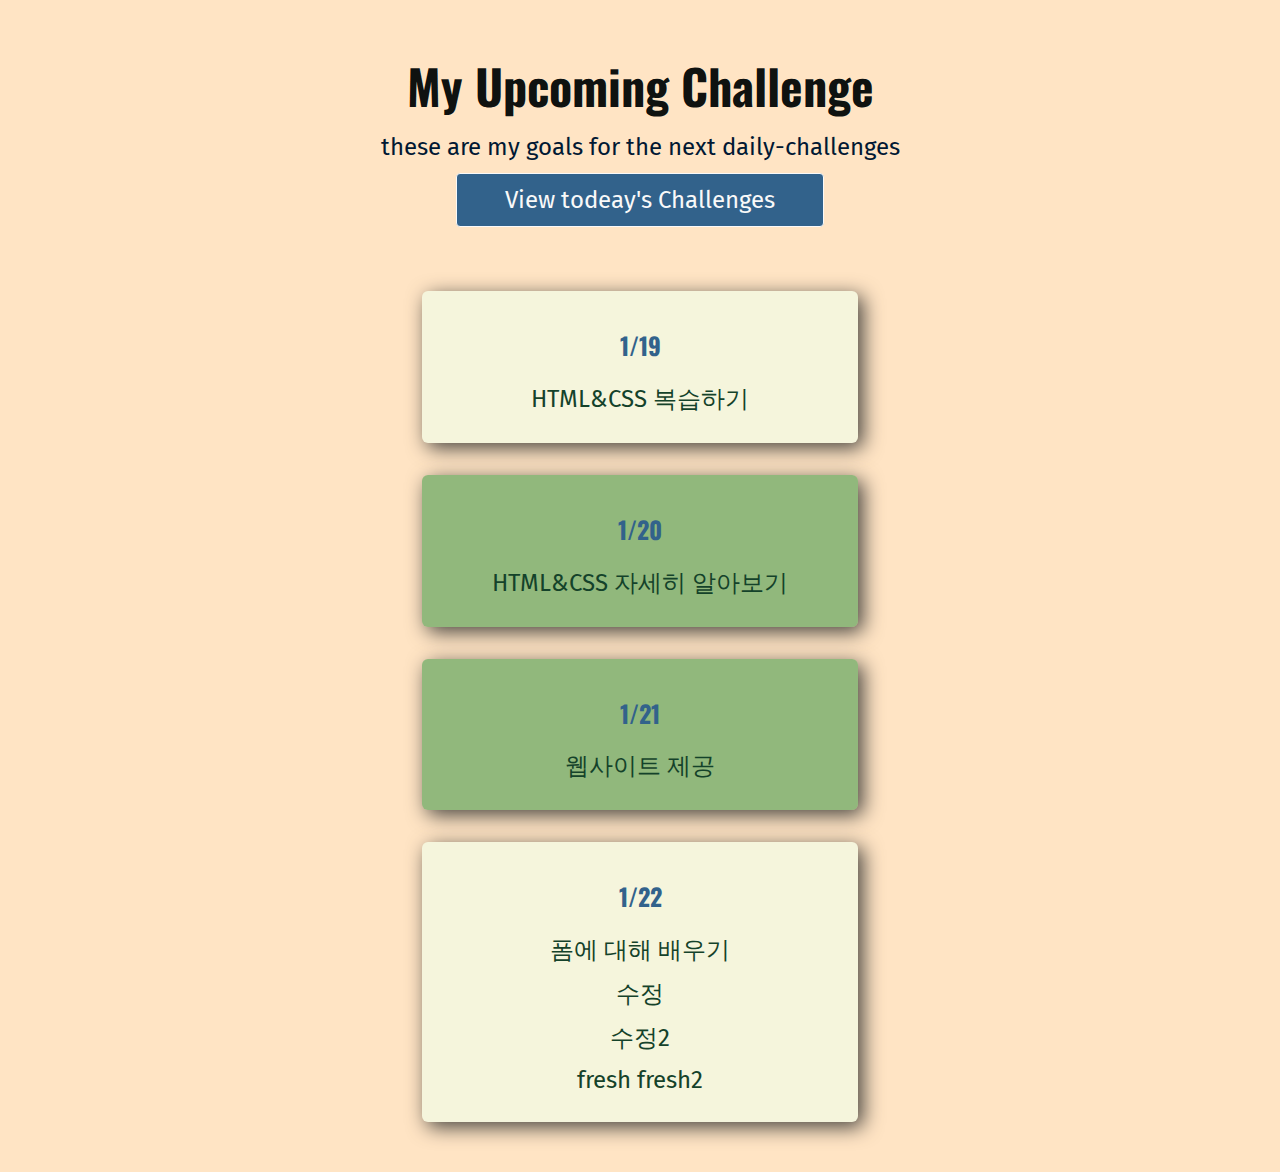
==== full-week.html @ 30aea727 "Merge branch 'main' of https://github.com/juyang2222/webgit into fresh" ====
<!DOCTYPE html>
<html lang="en">
  <head>
    <link href="styles/shared.css" rel="stylesheet" />
    <link href="styles/full-week.css" rel="stylesheet" />
    <meta charset="UTF-8" />
    <link rel="preconnect" href="https://fonts.googleapis.com" />
    <link rel="preconnect" href="https://fonts.gstatic.com" crossorigin />
    <link
      href="https://fonts.googleapis.com/css2?family=Fira+Sans:ital,wght@0,100;0,200;0,300;0,400;0,500;0,600;0,700;0,800;0,900;1,100;1,200;1,300;1,400;1,500;1,600;1,700;1,800;1,900&display=swap"
      rel="stylesheet"
    />

    <link rel="preconnect" href="https://fonts.googleapis.com" />
    <link rel="preconnect" href="https://fonts.gstatic.com" crossorigin />
    <link
      href="https://fonts.googleapis.com/css2?family=Fira+Sans:ital,wght@0,100;0,200;0,300;0,400;0,500;0,600;0,700;0,800;0,900;1,100;1,200;1,300;1,400;1,500;1,600;1,700;1,800;1,900&family=Oswald:wght@200..700&display=swap"
      rel="stylesheet"
    />
    <link rel="icon" href="images/favicon.ico" type="image/x-icon" />
    <title>full-week</title>
  </head>
  <body>
    <header>
      <h1>My Upcoming Challenge</h1>
      <p id="description">these are my goals for the next daily-challenges</p>
      <a href="index.html">View todeay's Challenges</a>
    </header>

    <main>
      <ol>
        <li>
          <h2>1/19</h2>
          <p>HTML&CSS 복습하기</p>
        </li>

        <li class="highlight-goal">
          <h2>1/20</h2>
          <p>HTML&CSS 자세히 알아보기</p>
        </li>

        <li class="highlight-goal">
          <h2>1/21</h2>
          <p>웹사이트 제공</p>
        </li>
        <li>
          <h2>1/22</h2>
          <p>폼에 대해 배우기 </p>
          <p>수정</p>
          <p>수정2</p>
          <p>fresh fresh2</p>
        </li>
      </ol>
    </main>
  </body>
</html>
---- styles/shared.css ----
body{
    background-color: bisque;
    text-align: center;
    color: rgb(1, 24, 51);
    margin: 50px;
}



h1{
    font-family: 'Oswald',sans-serif;

}

p{
    font-family: 'Fira sans',sans-serif;
    font-size: 24px;
}

a{
    font-family: 'Fira sans', sans-serif;
    text-decoration: none;
    color: rgb(1, 1, 1);
}

a:hover{
    text-decoration: underline;
    font-size: 30px;
}
---- styles/full-week.css ----
header {
  margin-bottom: 64px;
}

h1 {
  font-size: 48px;
  color: rgba(0, 4, 4, 0.949);
  margin: 0;
}

#description {
  margin: 12px;
}

header > p {
  margin-bottom: 30px;
}

a {
  padding: 12px 48px;
  background-color: rgb(50, 98, 139);
  color: rgb(249, 249, 249);
  border: 1px solid;
  border-radius: 4px;
  font-size: 24px;
  display: inline-block;
  margin: 0;
}

a:hover {
  text-decoration: none;
  background-color: rgb(59, 162, 85);
}
ol {
  list-style-type: none;
  width: 500px;
  margin: 36px auto 0 auto;
  padding: 0%;
}

li {
  padding: 16px;
  margin: 32px;
  background-color: beige;
  border-radius: 6px;
  box-shadow: 5px 5px 20px rgb(70, 67, 62);
}

h2 {
  color: rgb(50, 98, 139);
  font-family: "Oswald", sans-serif;
}

main p {
  margin: 12px;
  color: rgb(20, 66, 42);
}

.highlight-goal {
  background-color: rgba(26, 135, 46, 0.477);
}
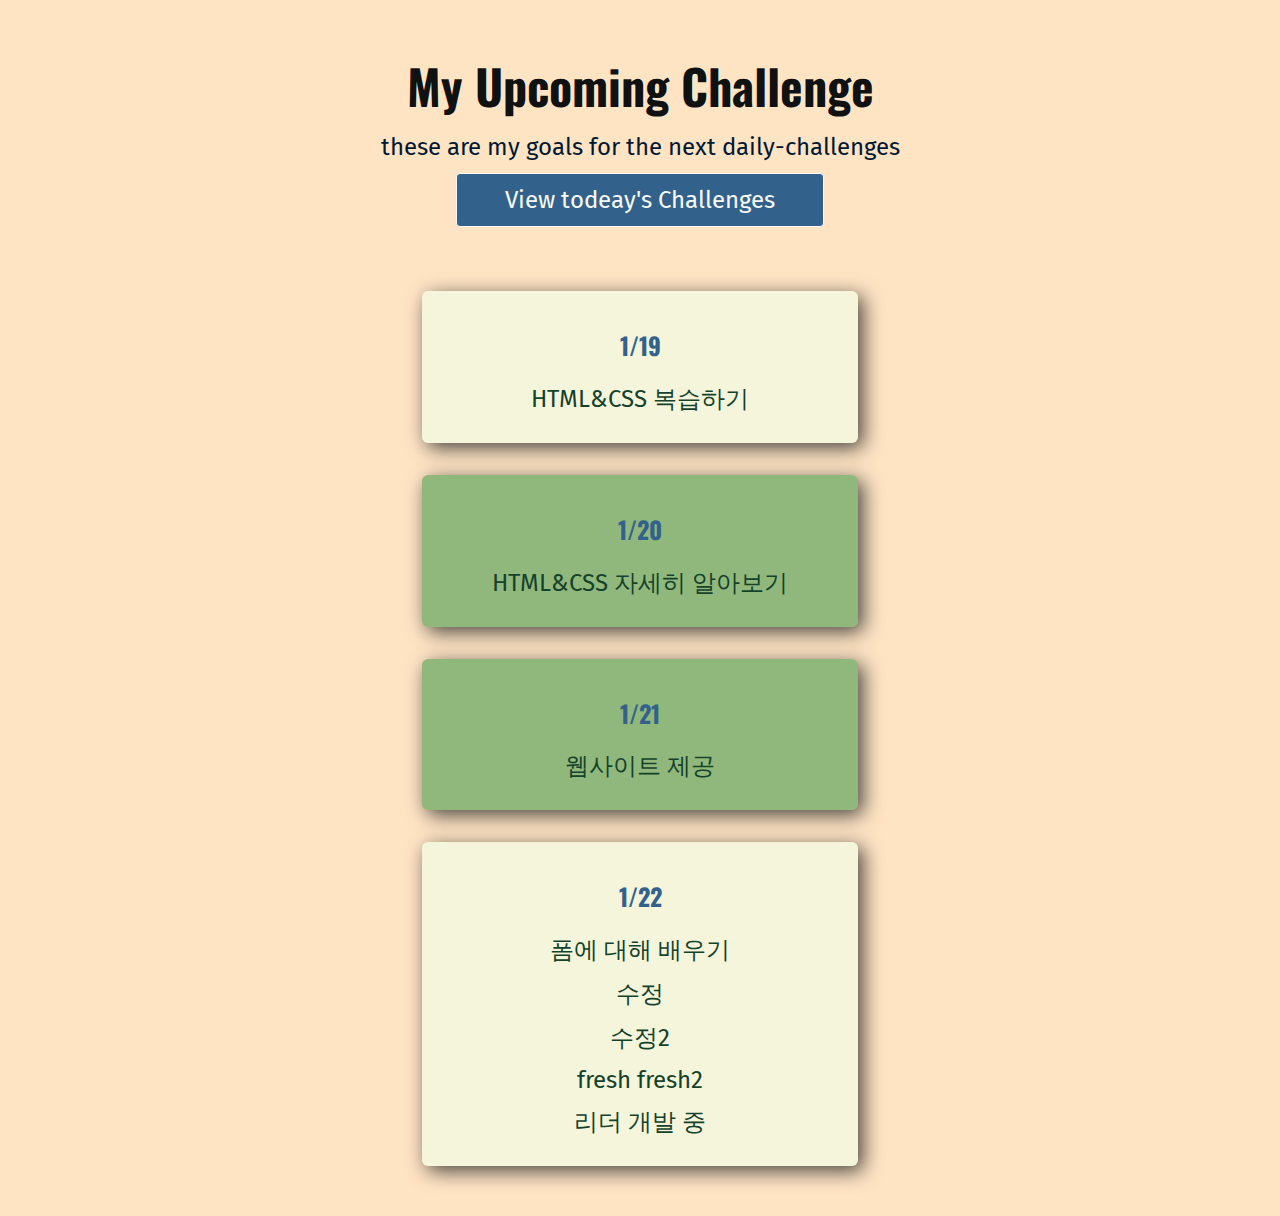
==== commit a0a096db: "충돌해결2" ====
--- a/full-week.html
+++ b/full-week.html
@@ -45,10 +45,11 @@
         </li>
         <li>
           <h2>1/22</h2>
-          <p>폼에 대해 배우기 </p>
+          <p>폼에 대해 배우기</p>
           <p>수정</p>
           <p>수정2</p>
           <p>fresh fresh2</p>
+          <p>리더 개발 중</p>
         </li>
       </ol>
     </main>
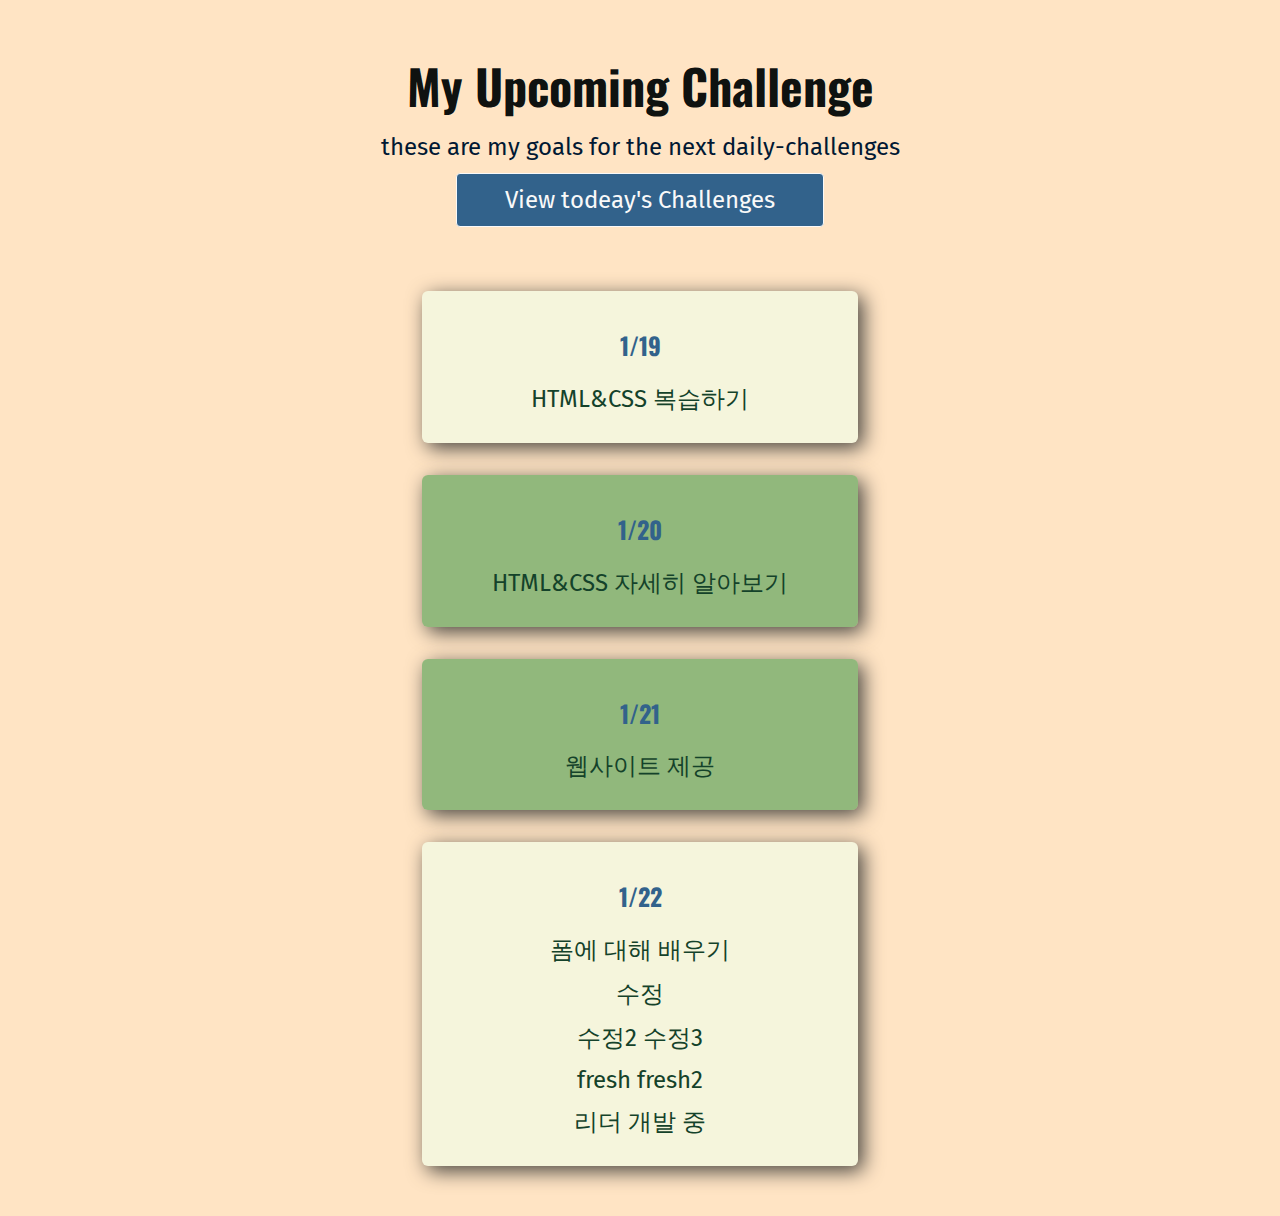
==== commit 7cb3c354: "리더개발중" ====
--- a/full-week.html
+++ b/full-week.html
@@ -45,9 +45,9 @@
         </li>
         <li>
           <h2>1/22</h2>
-          <p>폼에 대해 배우기</p>
+          <p>폼에 대해 배우기 </p>
           <p>수정</p>
-          <p>수정2</p>
+          <p>수정2 수정3</p>
           <p>fresh fresh2</p>
           <p>리더 개발 중</p>
         </li>
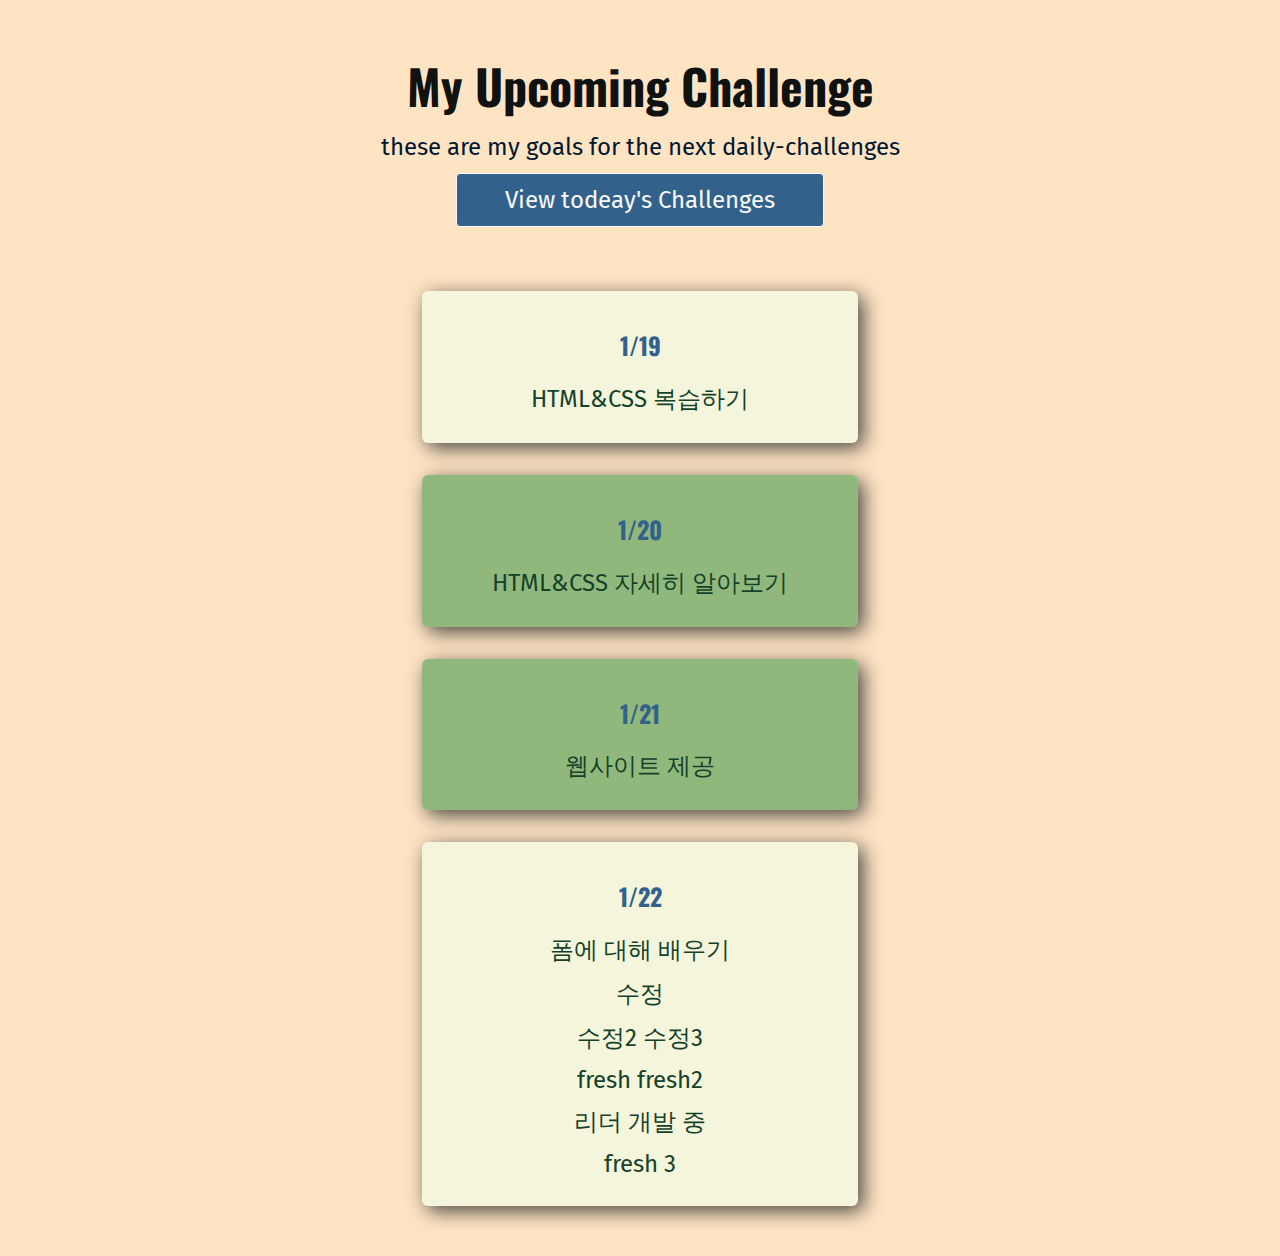
==== commit d1b490e9: "fresh 3" ====
--- a/full-week.html
+++ b/full-week.html
@@ -50,6 +50,7 @@
           <p>수정2 수정3</p>
           <p>fresh fresh2</p>
           <p>리더 개발 중</p>
+          <p> fresh 3</p>
         </li>
       </ol>
     </main>
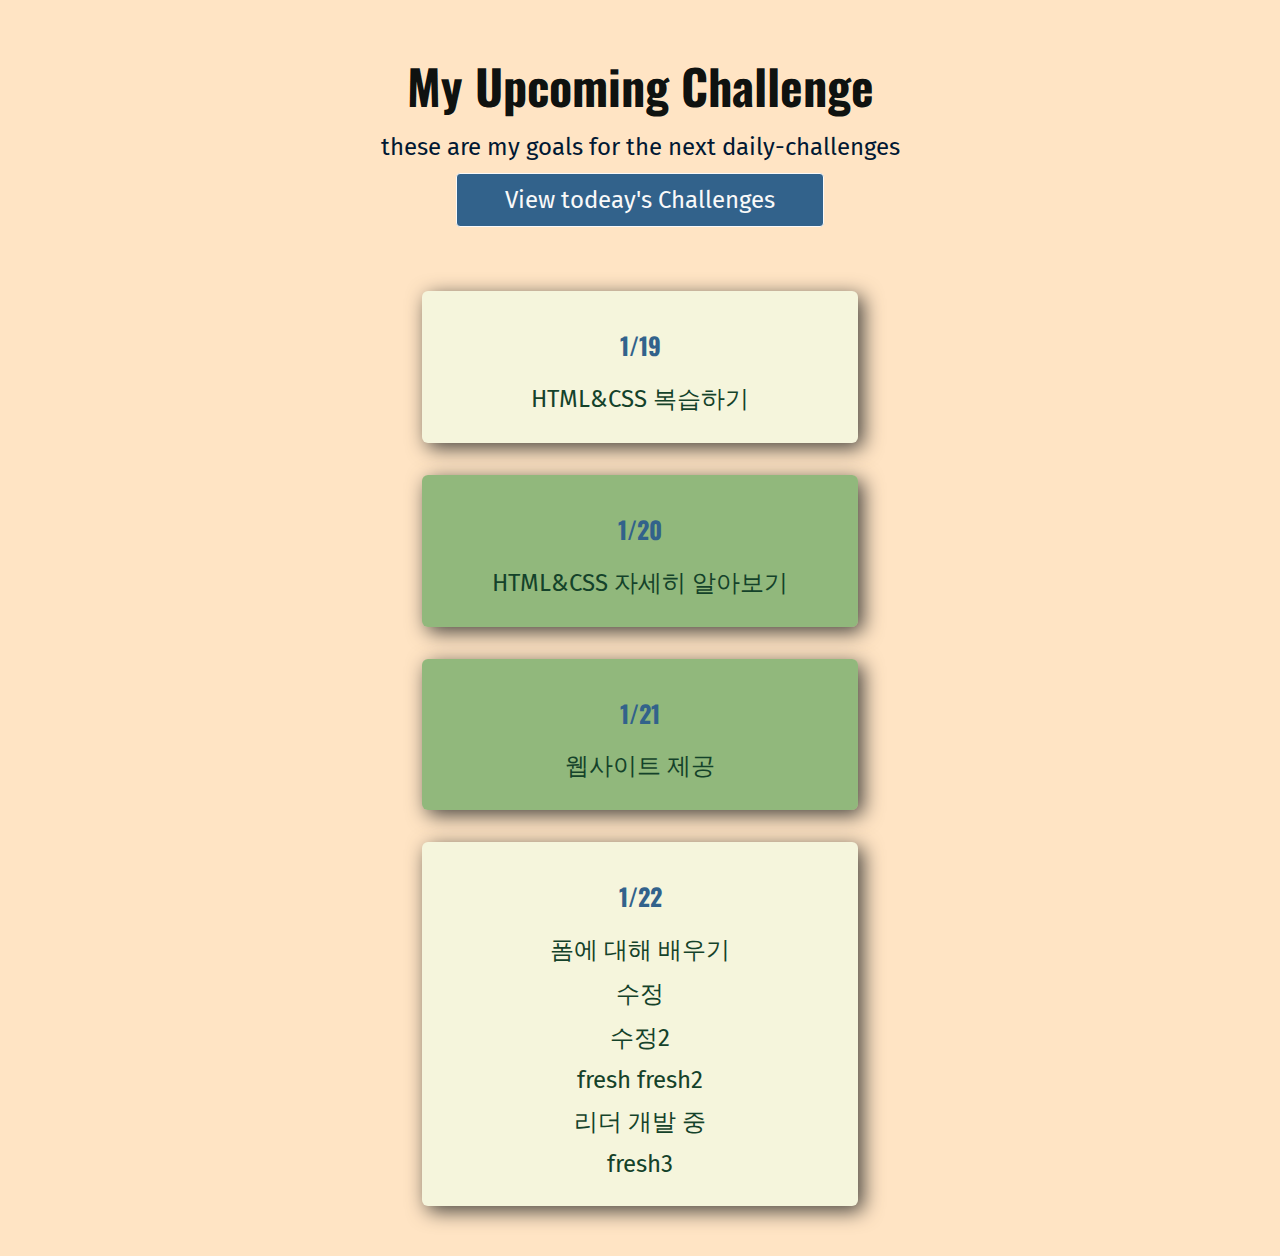
==== commit 698788d9: "fresh3" ====
--- a/full-week.html
+++ b/full-week.html
@@ -45,12 +45,12 @@
         </li>
         <li>
           <h2>1/22</h2>
-          <p>폼에 대해 배우기 </p>
+          <p>폼에 대해 배우기</p>
           <p>수정</p>
-          <p>수정2 수정3</p>
+          <p>수정2</p>
           <p>fresh fresh2</p>
           <p>리더 개발 중</p>
-          <p> fresh 3</p>
+          <p> fresh3</p>
         </li>
       </ol>
     </main>
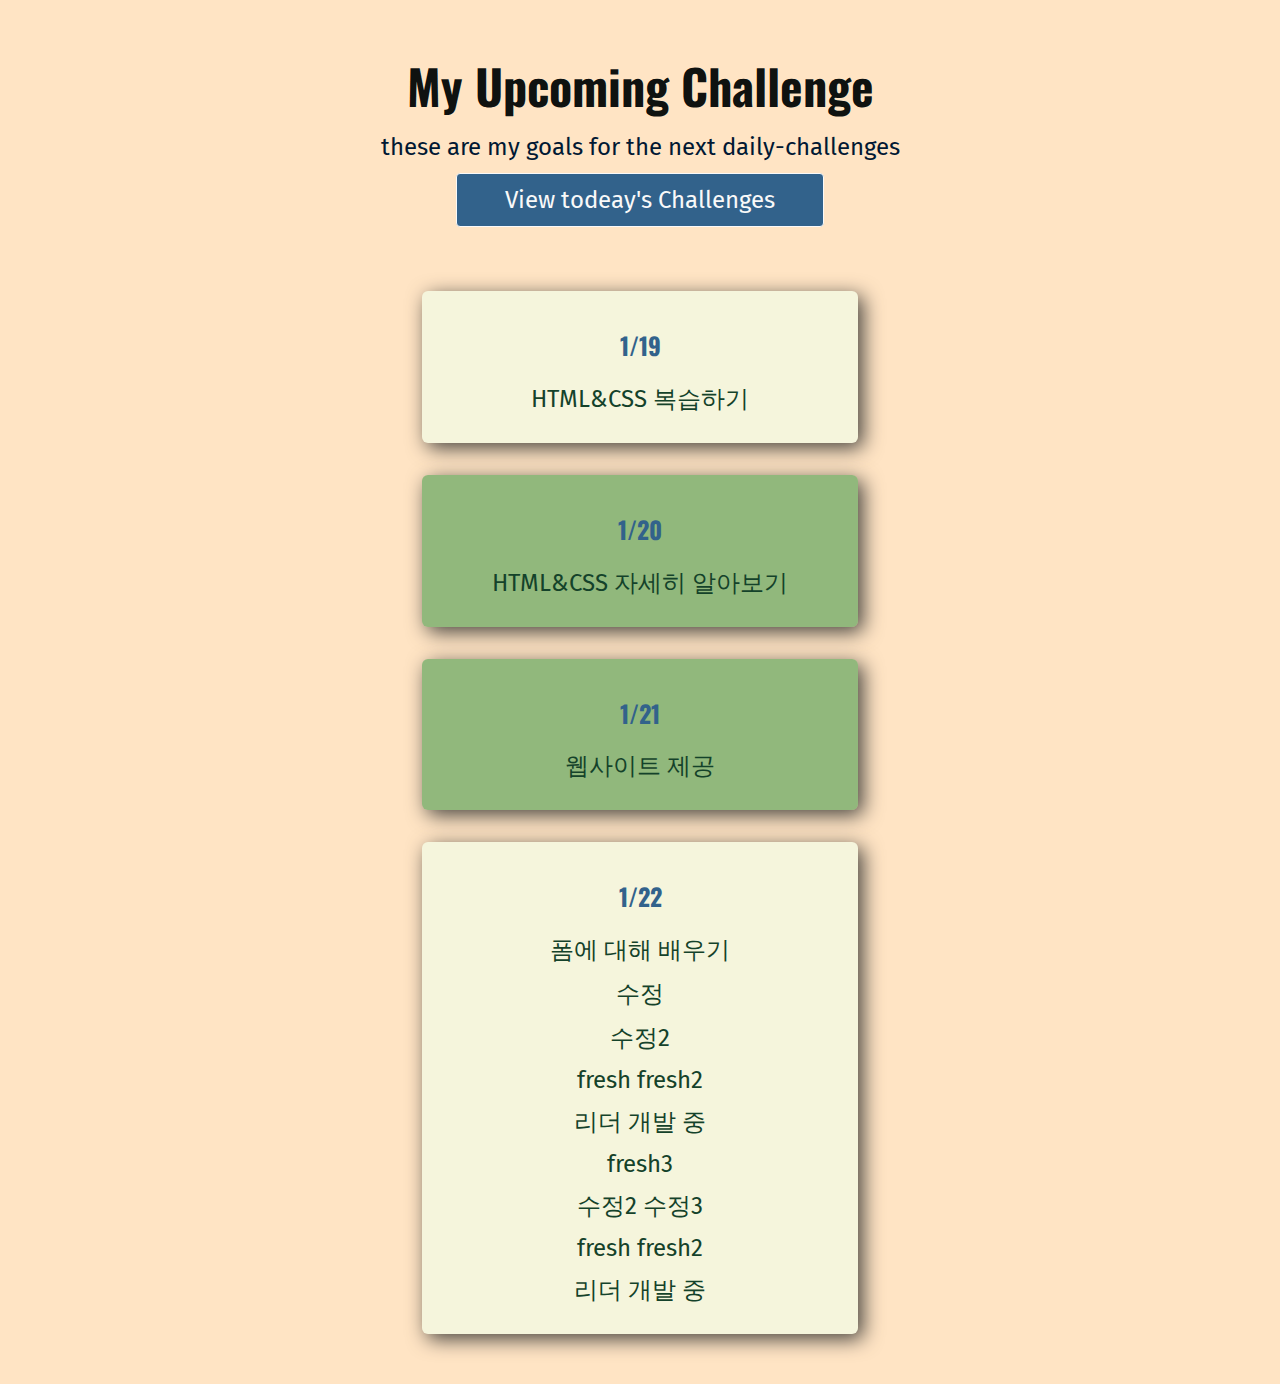
==== commit c8bb329c: "Merge branch 'main' into fresh" ====
--- a/full-week.html
+++ b/full-week.html
@@ -51,6 +51,10 @@
           <p>fresh fresh2</p>
           <p>리더 개발 중</p>
           <p> fresh3</p>
+          <p>수정2 수정3</p>
+          <p>fresh fresh2</p>
+          <p>리더 개발 중</p>
+
         </li>
       </ol>
     </main>
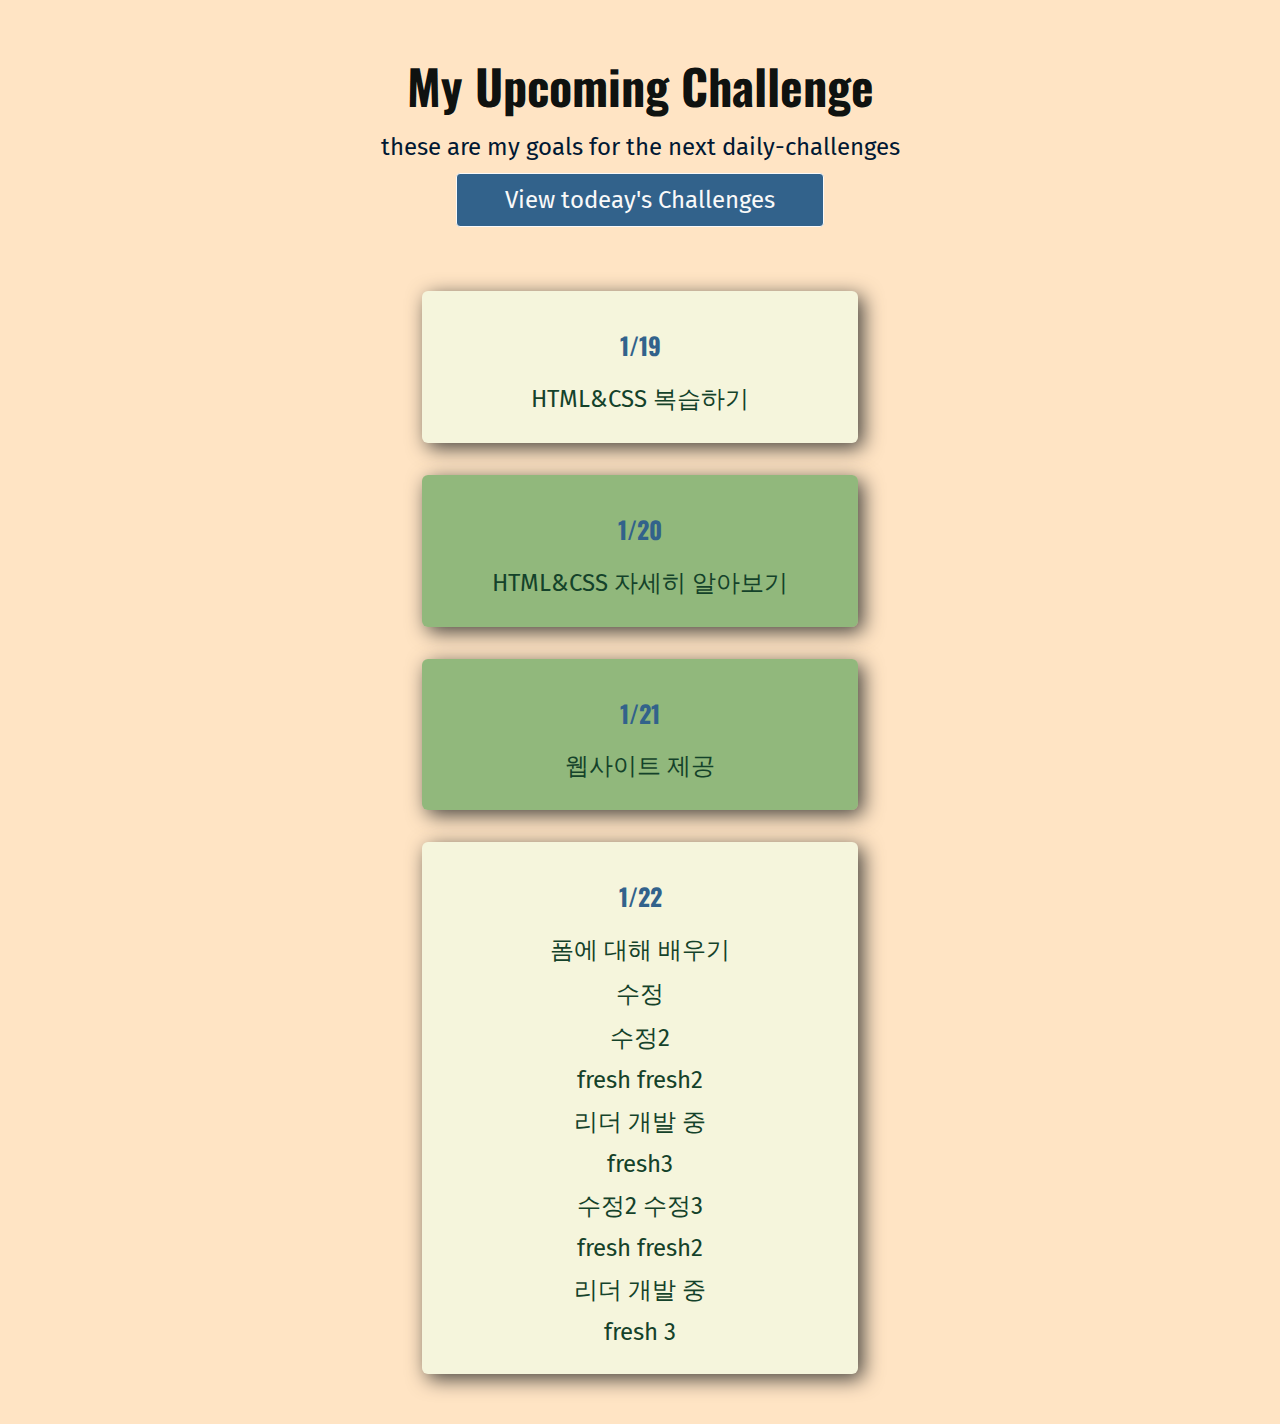
==== commit 03518825: "진짜 최종" ====
--- a/full-week.html
+++ b/full-week.html
@@ -54,6 +54,7 @@
           <p>수정2 수정3</p>
           <p>fresh fresh2</p>
           <p>리더 개발 중</p>
+          <p> fresh 3</p>
 
         </li>
       </ol>
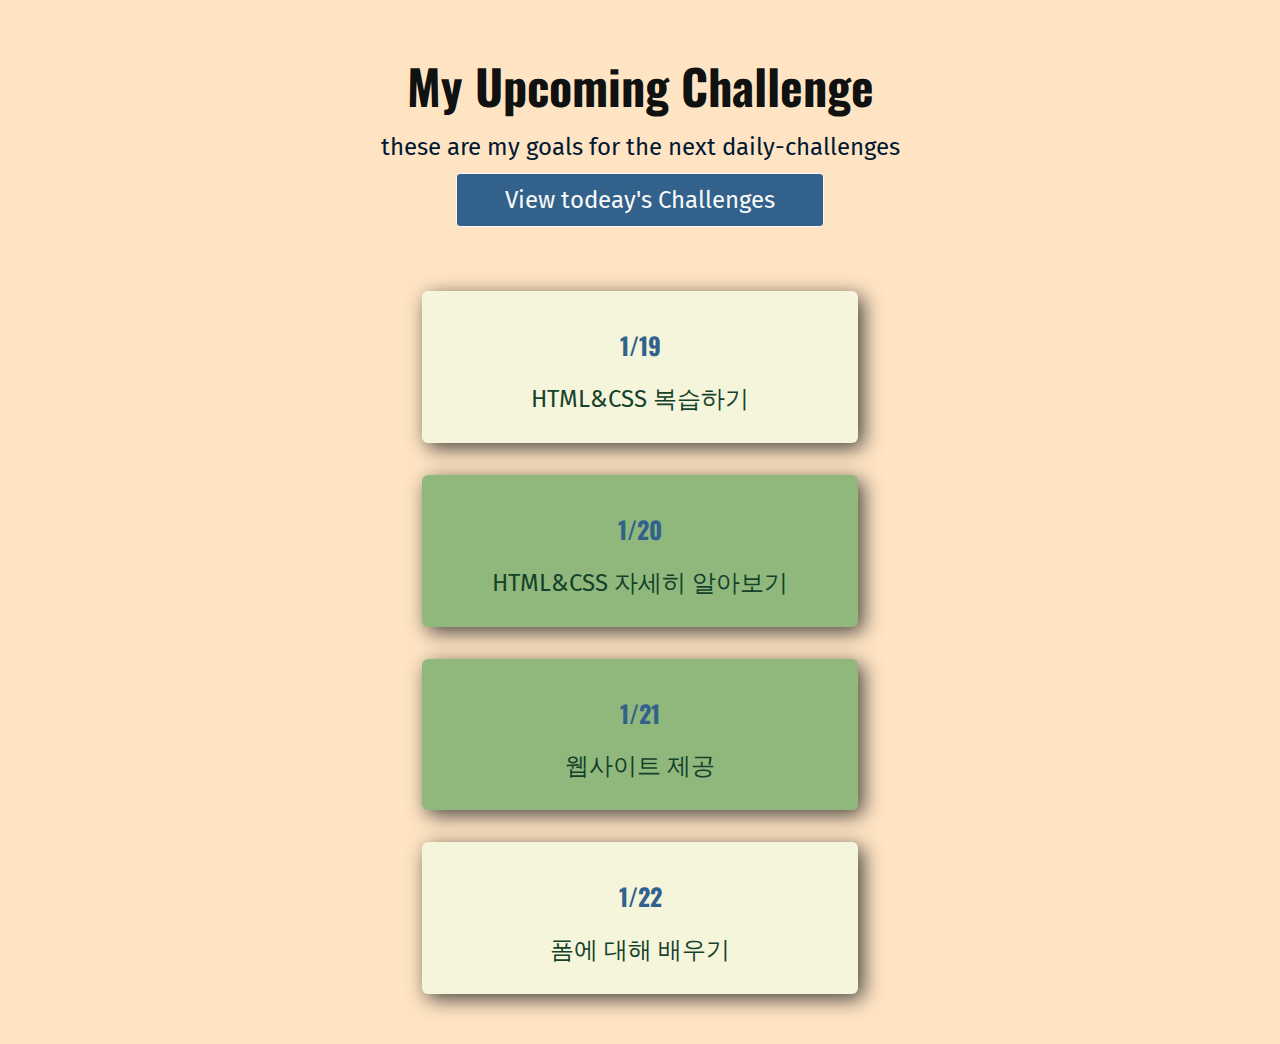
==== commit 0de8a670: "진짜진짜 최종" ====
--- a/full-week.html
+++ b/full-week.html
@@ -46,16 +46,6 @@
         <li>
           <h2>1/22</h2>
           <p>폼에 대해 배우기</p>
-          <p>수정</p>
-          <p>수정2</p>
-          <p>fresh fresh2</p>
-          <p>리더 개발 중</p>
-          <p> fresh3</p>
-          <p>수정2 수정3</p>
-          <p>fresh fresh2</p>
-          <p>리더 개발 중</p>
-          <p> fresh 3</p>
-
         </li>
       </ol>
     </main>
